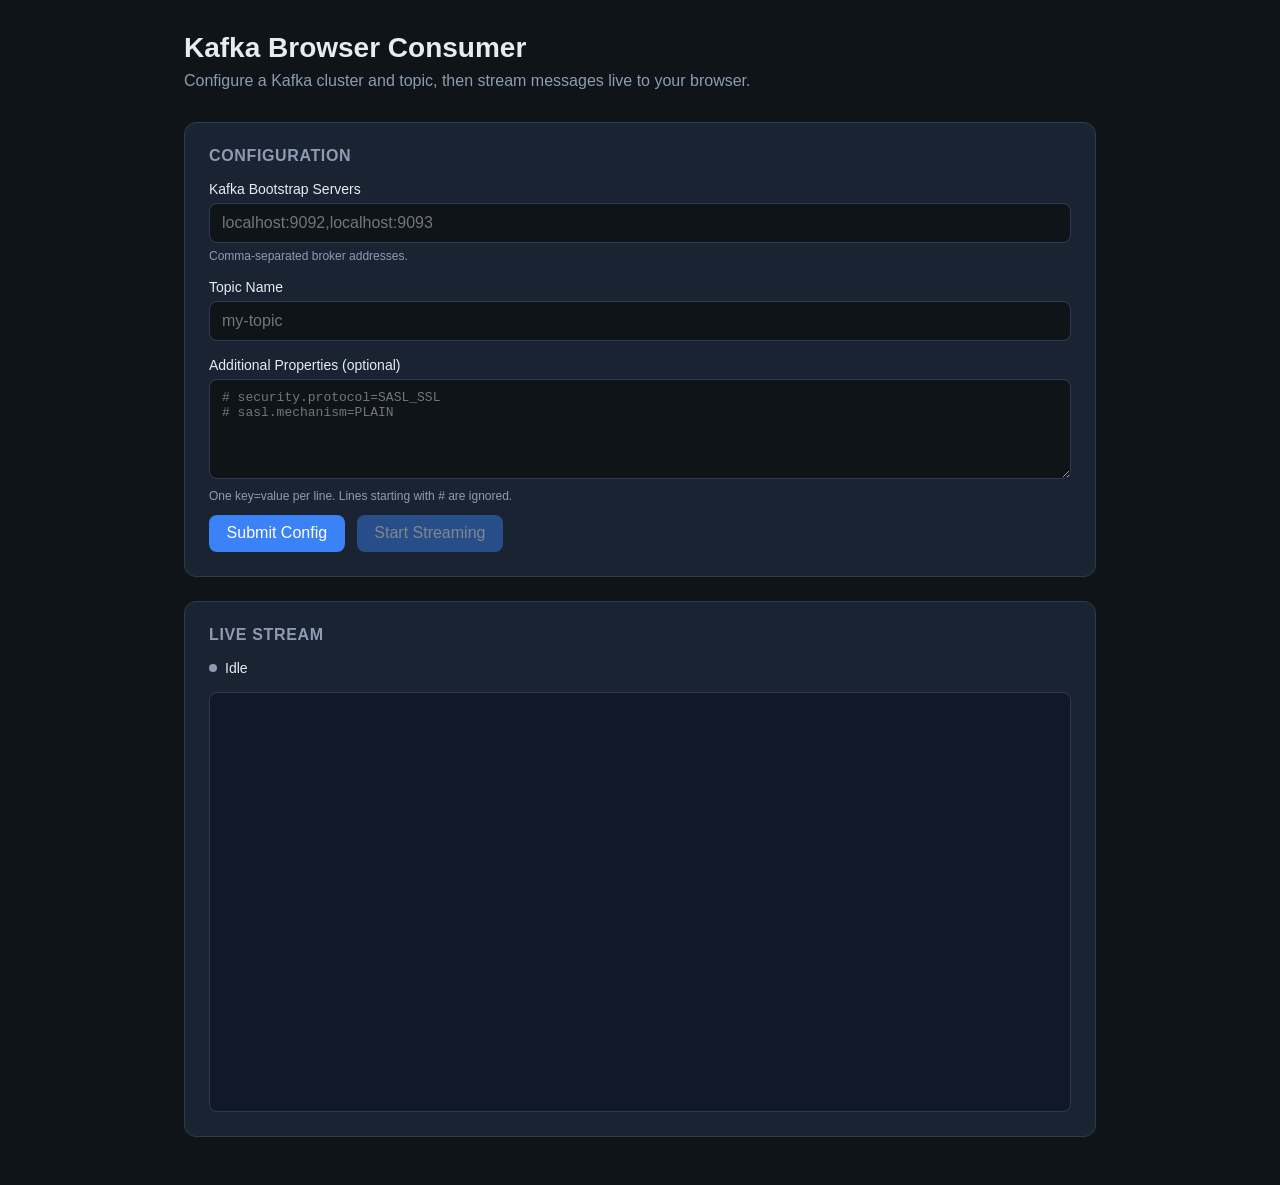
==== src/main/resources/static/index.html @ 889d5c3e "Add reactive Kafka browser consumer with collapsible config UI. Stream Kafka records to the browser " ====
<!DOCTYPE html>
<html lang="en">
<head>
    <meta charset="UTF-8">
    <meta name="viewport" content="width=device-width, initial-scale=1.0">
    <title>Kafka Browser Consumer</title>
    <style>
        :root {
            --bg: #0f1419;
            --surface: #1a2332;
            --border: #2d3a4f;
            --text: #e7ecf3;
            --muted: #8b9cb3;
            --accent: #3b82f6;
            --accent-hover: #2563eb;
            --success: #22c55e;
            --danger: #ef4444;
            --warning: #f59e0b;
            --record-bg: #111827;
        }

        * { box-sizing: border-box; }

        body {
            margin: 0;
            font-family: "SF Pro Text", -apple-system, BlinkMacSystemFont, "Segoe UI", sans-serif;
            background: var(--bg);
            color: var(--text);
            min-height: 100vh;
        }

        .container {
            display: flex;
            flex-direction: column;
            max-width: 960px;
            margin: 0 auto;
            padding: 2rem 1.5rem 3rem;
            min-height: 100vh;
        }

        .container.config-collapsed header {
            margin-bottom: 1rem;
        }

        .container.config-collapsed header p {
            display: none;
        }

        header {
            margin-bottom: 2rem;
        }

        header h1 {
            margin: 0 0 0.5rem;
            font-size: 1.75rem;
            font-weight: 600;
        }

        header p {
            margin: 0;
            color: var(--muted);
        }

        .card {
            background: var(--surface);
            border: 1px solid var(--border);
            border-radius: 12px;
            padding: 1.5rem;
            margin-bottom: 1.5rem;
        }

        .card h2 {
            margin: 0 0 1rem;
            font-size: 1rem;
            font-weight: 600;
            text-transform: uppercase;
            letter-spacing: 0.04em;
            color: var(--muted);
        }

        #configSection.config-collapsed {
            padding: 1rem 1.5rem;
            margin-bottom: 1rem;
        }

        #configSection.config-collapsed h2 {
            display: none;
        }

        #configSummary {
            font-size: 0.875rem;
            color: var(--muted);
            margin-bottom: 0.75rem;
        }

        #configSummary strong {
            color: var(--text);
            font-weight: 500;
        }

        #streamSection {
            flex: 1;
            display: flex;
            flex-direction: column;
            min-height: 0;
            margin-bottom: 0;
        }

        #streamSection .status-bar {
            flex-shrink: 0;
        }

        label {
            display: block;
            margin-bottom: 0.35rem;
            font-size: 0.875rem;
            font-weight: 500;
        }

        input, textarea {
            width: 100%;
            padding: 0.65rem 0.75rem;
            border: 1px solid var(--border);
            border-radius: 8px;
            background: var(--bg);
            color: var(--text);
            font: inherit;
            transition: border-color 0.15s;
        }

        input:focus, textarea:focus {
            outline: none;
            border-color: var(--accent);
        }

        input:read-only, textarea:read-only {
            opacity: 0.85;
            cursor: default;
        }

        textarea {
            min-height: 100px;
            resize: vertical;
            font-family: ui-monospace, "SF Mono", Menlo, monospace;
            font-size: 0.8125rem;
        }

        .field {
            margin-bottom: 1rem;
        }

        .field:last-child {
            margin-bottom: 0;
        }

        .hint {
            margin-top: 0.35rem;
            font-size: 0.75rem;
            color: var(--muted);
        }

        .actions {
            display: flex;
            flex-wrap: wrap;
            gap: 0.75rem;
            align-items: center;
        }

        button {
            padding: 0.6rem 1.1rem;
            border: none;
            border-radius: 8px;
            font: inherit;
            font-weight: 500;
            cursor: pointer;
            transition: background 0.15s, opacity 0.15s;
        }

        button:disabled {
            opacity: 0.45;
            cursor: not-allowed;
        }

        .btn-primary {
            background: var(--accent);
            color: #fff;
        }

        .btn-primary:hover:not(:disabled) {
            background: var(--accent-hover);
        }

        .btn-secondary {
            background: transparent;
            color: var(--text);
            border: 1px solid var(--border);
        }

        .btn-secondary:hover:not(:disabled) {
            border-color: var(--muted);
        }

        .btn-danger {
            background: var(--danger);
            color: #fff;
        }

        .btn-danger:hover:not(:disabled) {
            background: #dc2626;
        }

        .status-bar {
            display: flex;
            align-items: center;
            gap: 0.5rem;
            margin-bottom: 1rem;
            font-size: 0.875rem;
        }

        .status-dot {
            width: 8px;
            height: 8px;
            border-radius: 50%;
            background: var(--muted);
        }

        .status-dot.connected { background: var(--success); }
        .status-dot.streaming { background: var(--warning); animation: pulse 1.5s infinite; }
        .status-dot.error { background: var(--danger); }

        @keyframes pulse {
            0%, 100% { opacity: 1; }
            50% { opacity: 0.4; }
        }

        #stream-output {
            flex: 1;
            min-height: 420px;
            overflow-y: auto;
            background: var(--record-bg);
            border: 1px solid var(--border);
            border-radius: 8px;
            padding: 0.75rem;
            font-family: ui-monospace, "SF Mono", Menlo, monospace;
            font-size: 0.8125rem;
            line-height: 1.5;
        }

        .msg-status { color: var(--muted); font-style: italic; }
        .msg-error { color: var(--danger); }
        .msg-record {
            margin-bottom: 0.75rem;
            padding-bottom: 0.75rem;
            border-bottom: 1px solid var(--border);
        }

        .msg-record:last-child { border-bottom: none; margin-bottom: 0; padding-bottom: 0; }

        .record-meta {
            color: var(--muted);
            font-size: 0.75rem;
            margin-bottom: 0.25rem;
        }

        .record-payload {
            white-space: pre-wrap;
            word-break: break-word;
        }

        .hidden { display: none !important; }
    </style>
</head>
<body>
    <div class="container" id="appContainer">
        <header>
            <h1>Kafka Browser Consumer</h1>
            <p>Configure a Kafka cluster and topic, then stream messages live to your browser.</p>
        </header>

        <section class="card" id="configSection">
            <h2>Configuration</h2>

            <div id="configBody">
                <div class="field">
                    <label for="bootstrapServers">Kafka Bootstrap Servers</label>
                    <input type="text" id="bootstrapServers" placeholder="localhost:9092,localhost:9093">
                    <p class="hint">Comma-separated broker addresses.</p>
                </div>

                <div class="field">
                    <label for="topic">Topic Name</label>
                    <input type="text" id="topic" placeholder="my-topic">
                </div>

                <div class="field">
                    <label for="additionalProperties">Additional Properties (optional)</label>
                    <textarea id="additionalProperties" placeholder="# security.protocol=SASL_SSL&#10;# sasl.mechanism=PLAIN"></textarea>
                    <p class="hint">One key=value per line. Lines starting with # are ignored.</p>
                </div>
            </div>

            <div id="configSummary" class="hidden">
                <strong id="configSummaryTopic"></strong> on <span id="configSummaryServers"></span>
            </div>

            <div class="actions">
                <button type="button" id="submitConfigBtn" class="btn-primary">Submit Config</button>
                <button type="button" id="editConfigBtn" class="btn-secondary hidden">Edit Config</button>
                <button type="button" id="streamBtn" class="btn-primary" disabled>Start Streaming</button>
            </div>
        </section>

        <section class="card" id="streamSection">
            <h2>Live Stream</h2>
            <div class="status-bar">
                <span class="status-dot" id="statusDot"></span>
                <span id="statusText">Idle</span>
            </div>
            <div id="stream-output"></div>
        </section>
    </div>

    <script>
        const appContainer = document.getElementById('appContainer');
        const configSection = document.getElementById('configSection');
        const configBody = document.getElementById('configBody');
        const configSummary = document.getElementById('configSummary');
        const configSummaryTopic = document.getElementById('configSummaryTopic');
        const configSummaryServers = document.getElementById('configSummaryServers');
        const bootstrapServers = document.getElementById('bootstrapServers');
        const topic = document.getElementById('topic');
        const additionalProperties = document.getElementById('additionalProperties');
        const submitConfigBtn = document.getElementById('submitConfigBtn');
        const editConfigBtn = document.getElementById('editConfigBtn');
        const streamBtn = document.getElementById('streamBtn');
        const streamOutput = document.getElementById('stream-output');
        const statusDot = document.getElementById('statusDot');
        const statusText = document.getElementById('statusText');

        let configSubmitted = false;
        let isStreaming = false;
        let socket = null;

        const configFields = [bootstrapServers, topic, additionalProperties];

        function setConfigCollapsed(collapsed) {
            configBody.classList.toggle('hidden', collapsed);
            configSummary.classList.toggle('hidden', !collapsed);
            configSection.classList.toggle('config-collapsed', collapsed);
            appContainer.classList.toggle('config-collapsed', collapsed);
        }

        function updateConfigSummary() {
            configSummaryTopic.textContent = topic.value.trim();
            configSummaryServers.textContent = bootstrapServers.value.trim();
        }

        function setConfigReadonly(readonly) {
            configFields.forEach(field => field.readOnly = readonly);
            submitConfigBtn.classList.toggle('hidden', readonly);
            editConfigBtn.classList.toggle('hidden', !readonly);
            streamBtn.disabled = !readonly || !bootstrapServers.value.trim() || !topic.value.trim();
            setConfigCollapsed(readonly);
            if (readonly) {
                updateConfigSummary();
            }
        }

        function setStatus(state, text) {
            statusDot.className = 'status-dot ' + state;
            statusText.textContent = text;
        }

        function appendMessage(html, className) {
            const el = document.createElement('div');
            el.className = className;
            el.innerHTML = html;
            streamOutput.appendChild(el);
            streamOutput.scrollTop = streamOutput.scrollHeight;
        }

        function getConfig() {
            return {
                bootstrapServers: bootstrapServers.value.trim(),
                topic: topic.value.trim(),
                additionalProperties: additionalProperties.value.trim()
            };
        }

        function validateConfig() {
            if (!bootstrapServers.value.trim()) {
                setStatus('error', 'Bootstrap servers are required');
                return false;
            }
            if (!topic.value.trim()) {
                setStatus('error', 'Topic name is required');
                return false;
            }
            return true;
        }

        submitConfigBtn.addEventListener('click', () => {
            if (!validateConfig()) return;
            configSubmitted = true;
            setConfigReadonly(true);
            setStatus('', 'Config saved — ready to stream');
        });

        editConfigBtn.addEventListener('click', () => {
            if (isStreaming) return;
            configSubmitted = false;
            setConfigReadonly(false);
            setStatus('', 'Editing configuration');
        });

        function updateStreamButton() {
            if (isStreaming) {
                streamBtn.textContent = 'Stop Streaming';
                streamBtn.className = 'btn-danger';
            } else {
                streamBtn.textContent = 'Start Streaming';
                streamBtn.className = 'btn-primary';
            }
        }

        function connectWebSocket() {
            const protocol = location.protocol === 'https:' ? 'wss:' : 'ws:';
            socket = new WebSocket(`${protocol}//${location.host}/ws/stream`);

            socket.onopen = () => {
                setStatus('connected', 'Connected — starting consumer...');
                socket.send(JSON.stringify({
                    action: 'start',
                    config: getConfig()
                }));
            };

            socket.onmessage = (event) => {
                let msg;
                try {
                    msg = JSON.parse(event.data);
                } catch {
                    return;
                }

                if (msg.type === 'status') {
                    setStatus('streaming', msg.payload);
                    appendMessage(escapeHtml(msg.payload), 'msg-status');
                } else if (msg.type === 'error') {
                    const text = msg.error || msg.payload || 'Unknown error';
                    setStatus('error', text);
                    appendMessage(escapeHtml(text), 'msg-error');
                } else if (msg.type === 'record') {
                    setStatus('streaming', 'Receiving messages...');
                    const ts = msg.timestamp ? new Date(msg.timestamp).toISOString() : '—';
                    appendMessage(
                        `<div class="record-meta">partition=${msg.partition ?? '—'} offset=${msg.offset ?? '—'} key=${escapeHtml(msg.key ?? 'null')} @ ${ts}</div>` +
                        `<div class="record-payload">${escapeHtml(msg.payload ?? '')}</div>`,
                        'msg-record'
                    );
                }
            };

            socket.onerror = () => {
                setStatus('error', 'WebSocket error');
            };

            socket.onclose = () => {
                socket = null;
                isStreaming = false;
                updateStreamButton();
                editConfigBtn.disabled = false;
                if (configSubmitted) {
                    streamBtn.disabled = false;
                }
                setStatus('', 'Disconnected');
            };
        }

        function stopStreaming() {
            if (socket && socket.readyState === WebSocket.OPEN) {
                socket.send(JSON.stringify({ action: 'stop' }));
                socket.close();
            } else if (socket) {
                socket.close();
            }
            isStreaming = false;
            updateStreamButton();
            editConfigBtn.disabled = false;
            setStatus('', 'Streaming stopped');
        }

        streamBtn.addEventListener('click', () => {
            if (!configSubmitted || !validateConfig()) return;

            if (isStreaming) {
                stopStreaming();
                return;
            }

            isStreaming = true;
            updateStreamButton();
            streamBtn.disabled = false;
            editConfigBtn.disabled = true;
            setStatus('connected', 'Connecting...');
            connectWebSocket();
        });

        function escapeHtml(text) {
            const div = document.createElement('div');
            div.textContent = text;
            return div.innerHTML;
        }

        configFields.forEach(field => {
            field.addEventListener('input', () => {
                if (!configSubmitted) {
                    streamBtn.disabled = !bootstrapServers.value.trim() || !topic.value.trim();
                }
            });
        });
    </script>
</body>
</html>
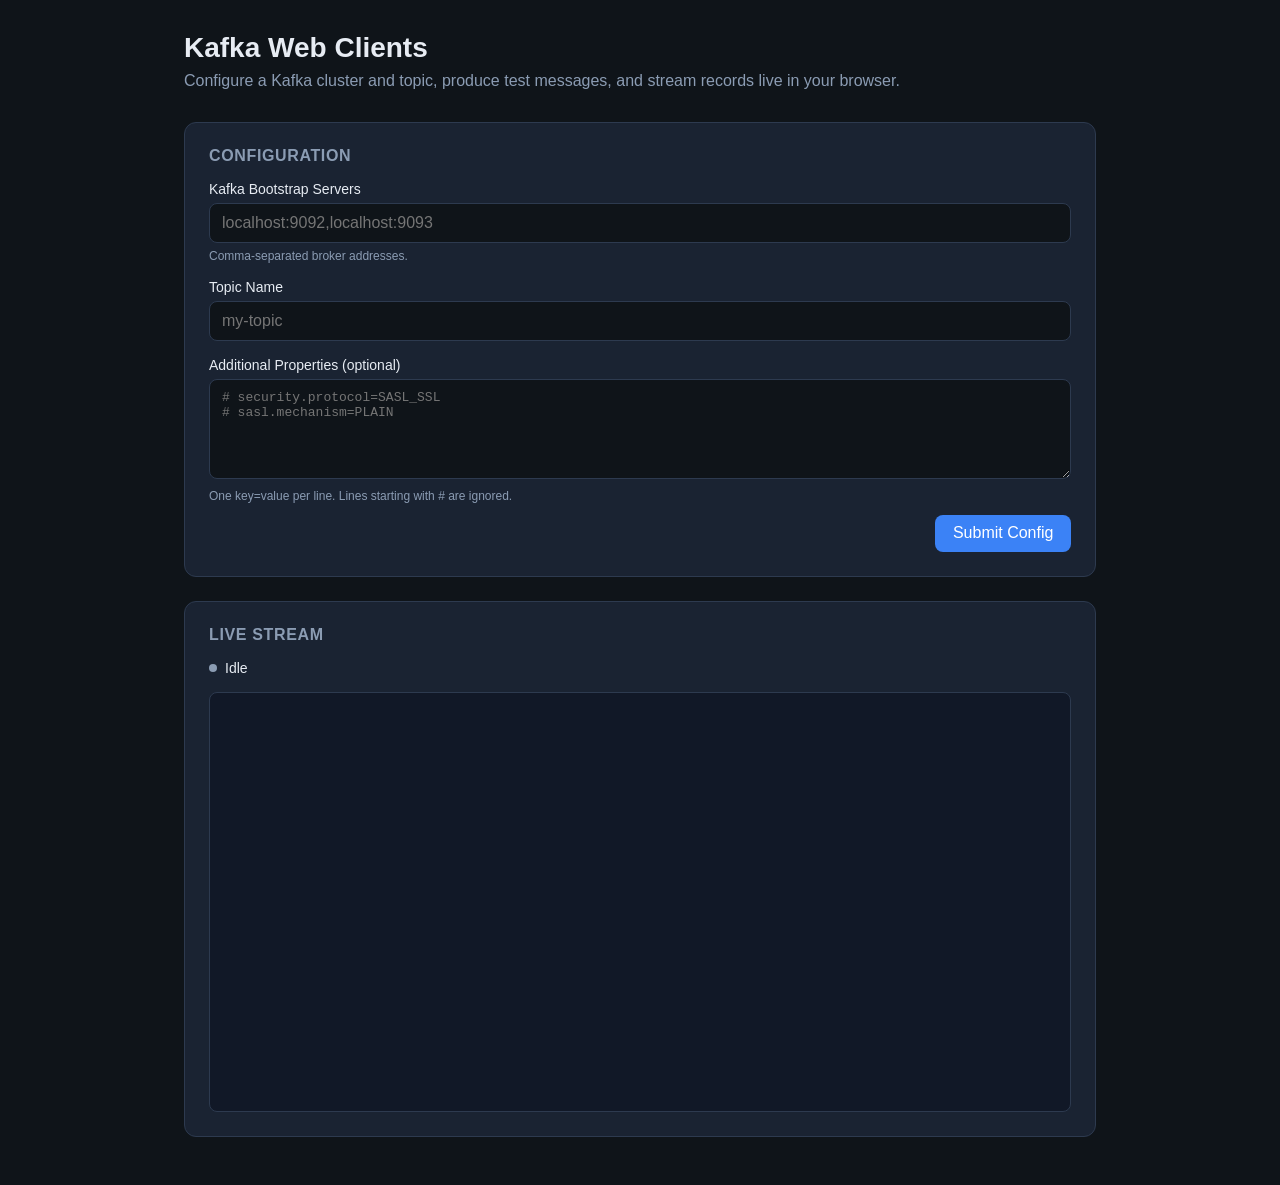
==== commit 04c8a196: "Rename to kafka-web-clients and add browser producer. Add REST-based message production, reorganize " ====
--- a/src/main/resources/static/index.html
+++ b/src/main/resources/static/index.html
@@ -3,7 +3,7 @@
 <head>
     <meta charset="UTF-8">
     <meta name="viewport" content="width=device-width, initial-scale=1.0">
-    <title>Kafka Browser Consumer</title>
+    <title>Kafka Web Clients</title>
     <style>
         :root {
             --bg: #0f1419;
@@ -108,6 +108,20 @@
 
         #streamSection .status-bar {
             flex-shrink: 0;
+            margin-bottom: 0;
+        }
+
+        .stream-toolbar {
+            display: flex;
+            flex-wrap: wrap;
+            align-items: center;
+            justify-content: space-between;
+            gap: 0.75rem;
+            margin-bottom: 1rem;
+        }
+
+        .stream-toolbar .actions {
+            margin-left: auto;
         }
 
         label {
@@ -267,14 +281,67 @@
             word-break: break-word;
         }
 
+        .config-error {
+            margin-bottom: 1rem;
+            padding: 0.75rem 1rem;
+            border: 1px solid rgba(239, 68, 68, 0.45);
+            border-radius: 8px;
+            background: rgba(239, 68, 68, 0.12);
+            color: #fca5a5;
+            font-size: 0.875rem;
+            line-height: 1.45;
+        }
+
+        #producerSection {
+            flex-shrink: 0;
+        }
+
+        #producerSection textarea {
+            min-height: 72px;
+        }
+
+        #configSection .actions {
+            justify-content: flex-end;
+        }
+
+        #producerSection .actions {
+            justify-content: flex-end;
+        }
+
+        .producer-feedback {
+            margin-bottom: 0.75rem;
+            padding: 0.65rem 0.85rem;
+            border-radius: 8px;
+            font-size: 0.875rem;
+            line-height: 1.45;
+        }
+
+        .producer-success {
+            border: 1px solid rgba(34, 197, 94, 0.45);
+            background: rgba(34, 197, 94, 0.12);
+            color: #86efac;
+        }
+
+        .field-inline {
+            display: grid;
+            grid-template-columns: 1fr 1fr;
+            gap: 1rem;
+        }
+
+        @media (max-width: 720px) {
+            .field-inline {
+                grid-template-columns: 1fr;
+            }
+        }
+
         .hidden { display: none !important; }
     </style>
 </head>
 <body>
     <div class="container" id="appContainer">
         <header>
-            <h1>Kafka Browser Consumer</h1>
-            <p>Configure a Kafka cluster and topic, then stream messages live to your browser.</p>
+            <h1>Kafka Web Clients</h1>
+            <p>Configure a Kafka cluster and topic, produce test messages, and stream records live in your browser.</p>
         </header>
 
         <section class="card" id="configSection">
@@ -303,18 +370,42 @@
                 <strong id="configSummaryTopic"></strong> on <span id="configSummaryServers"></span>
             </div>
 
+            <div id="configError" class="config-error hidden" role="alert"></div>
+
             <div class="actions">
                 <button type="button" id="submitConfigBtn" class="btn-primary">Submit Config</button>
                 <button type="button" id="editConfigBtn" class="btn-secondary hidden">Edit Config</button>
-                <button type="button" id="streamBtn" class="btn-primary" disabled>Start Streaming</button>
             </div>
         </section>
 
+        <section class="card hidden" id="producerSection">
+            <h2>Producer</h2>
+            <div class="field-inline">
+                <div class="field">
+                    <label for="messageKey">Message Key (optional)</label>
+                    <input type="text" id="messageKey" placeholder="user-123">
+                </div>
+                <div class="field">
+                    <label for="messageValue">Message</label>
+                    <textarea id="messageValue" placeholder='{"event":"test"}'></textarea>
+                </div>
+            </div>
+            <div id="producerFeedback" class="producer-feedback hidden" role="status"></div>
+            <div class="actions">
+                <button type="button" id="sendMessageBtn" class="btn-primary">Send Message</button>
+            </div>
+        </section>
+
         <section class="card" id="streamSection">
             <h2>Live Stream</h2>
-            <div class="status-bar">
-                <span class="status-dot" id="statusDot"></span>
-                <span id="statusText">Idle</span>
+            <div class="stream-toolbar">
+                <div class="status-bar">
+                    <span class="status-dot" id="statusDot"></span>
+                    <span id="statusText">Idle</span>
+                </div>
+                <div class="actions">
+                    <button type="button" id="streamBtn" class="btn-primary hidden" disabled>Start Streaming</button>
+                </div>
             </div>
             <div id="stream-output"></div>
         </section>
@@ -327,12 +418,18 @@
         const configSummary = document.getElementById('configSummary');
         const configSummaryTopic = document.getElementById('configSummaryTopic');
         const configSummaryServers = document.getElementById('configSummaryServers');
+        const configError = document.getElementById('configError');
         const bootstrapServers = document.getElementById('bootstrapServers');
         const topic = document.getElementById('topic');
         const additionalProperties = document.getElementById('additionalProperties');
         const submitConfigBtn = document.getElementById('submitConfigBtn');
         const editConfigBtn = document.getElementById('editConfigBtn');
         const streamBtn = document.getElementById('streamBtn');
+        const producerSection = document.getElementById('producerSection');
+        const messageKey = document.getElementById('messageKey');
+        const messageValue = document.getElementById('messageValue');
+        const producerFeedback = document.getElementById('producerFeedback');
+        const sendMessageBtn = document.getElementById('sendMessageBtn');
         const streamOutput = document.getElementById('stream-output');
         const statusDot = document.getElementById('statusDot');
         const statusText = document.getElementById('statusText');
@@ -355,14 +452,45 @@
             configSummaryServers.textContent = bootstrapServers.value.trim();
         }
 
+        function setConfigError(message) {
+            if (message) {
+                configError.textContent = message;
+                configError.classList.remove('hidden');
+            } else {
+                configError.textContent = '';
+                configError.classList.add('hidden');
+            }
+        }
+
+        function setProducerVisible(visible) {
+            producerSection.classList.toggle('hidden', !visible);
+        }
+
+        function setProducerFeedback(message, type) {
+            if (!message) {
+                producerFeedback.textContent = '';
+                producerFeedback.className = 'producer-feedback hidden';
+                return;
+            }
+
+            producerFeedback.textContent = message;
+            producerFeedback.className = 'producer-feedback ' + (type === 'success' ? 'producer-success' : 'config-error');
+            producerFeedback.classList.remove('hidden');
+        }
+
         function setConfigReadonly(readonly) {
             configFields.forEach(field => field.readOnly = readonly);
             submitConfigBtn.classList.toggle('hidden', readonly);
             editConfigBtn.classList.toggle('hidden', !readonly);
+            streamBtn.classList.toggle('hidden', !readonly);
             streamBtn.disabled = !readonly || !bootstrapServers.value.trim() || !topic.value.trim();
+            sendMessageBtn.disabled = !readonly;
             setConfigCollapsed(readonly);
+            setProducerVisible(readonly);
             if (readonly) {
                 updateConfigSummary();
+            } else {
+                setProducerFeedback('');
             }
         }
 
@@ -399,18 +527,109 @@
             return true;
         }
 
-        submitConfigBtn.addEventListener('click', () => {
-            if (!validateConfig()) return;
-            configSubmitted = true;
-            setConfigReadonly(true);
-            setStatus('', 'Config saved — ready to stream');
+        submitConfigBtn.addEventListener('click', async () => {
+            if (!validateConfig() || configSubmitted) return;
+
+            const originalLabel = submitConfigBtn.textContent;
+            submitConfigBtn.disabled = true;
+            submitConfigBtn.textContent = 'Checking...';
+            setConfigError('');
+            setStatus('connected', 'Checking Kafka connectivity...');
+
+            try {
+                const response = await fetch('/api/config/validate', {
+                    method: 'POST',
+                    headers: { 'Content-Type': 'application/json' },
+                    body: JSON.stringify(getConfig())
+                });
+
+                let result;
+                try {
+                    result = await response.json();
+                } catch {
+                    const error = 'Invalid response from server';
+                    setConfigError(error);
+                    setStatus('error', error);
+                    return;
+                }
+
+                if (!response.ok || !result.valid) {
+                    const error = result.error || 'Failed to validate Kafka configuration';
+                    setConfigError(error);
+                    setStatus('error', error);
+                    return;
+                }
+
+                configSubmitted = true;
+                setConfigReadonly(true);
+                setConfigError('');
+                setStatus('', result.message || 'Config saved — ready to stream');
+                appendMessage(escapeHtml(result.message), 'msg-status');
+            } catch {
+                const error = 'Could not reach the server';
+                setConfigError(error);
+                setStatus('error', error);
+            } finally {
+                submitConfigBtn.disabled = false;
+                submitConfigBtn.textContent = originalLabel;
+            }
         });
 
         editConfigBtn.addEventListener('click', () => {
             if (isStreaming) return;
             configSubmitted = false;
             setConfigReadonly(false);
+            setConfigError('');
+            setProducerFeedback('');
             setStatus('', 'Editing configuration');
+        });
+
+        sendMessageBtn.addEventListener('click', async () => {
+            if (!configSubmitted || !validateConfig()) return;
+
+            const payload = messageValue.value;
+            if (!payload.trim()) {
+                setProducerFeedback('Message payload is required', 'error');
+                return;
+            }
+
+            const originalLabel = sendMessageBtn.textContent;
+            sendMessageBtn.disabled = true;
+            sendMessageBtn.textContent = 'Sending...';
+            setProducerFeedback('');
+
+            try {
+                const response = await fetch('/api/produce', {
+                    method: 'POST',
+                    headers: { 'Content-Type': 'application/json' },
+                    body: JSON.stringify({
+                        ...getConfig(),
+                        key: messageKey.value.trim(),
+                        payload
+                    })
+                });
+
+                let result;
+                try {
+                    result = await response.json();
+                } catch {
+                    setProducerFeedback('Invalid response from server', 'error');
+                    return;
+                }
+
+                if (!response.ok || !result.success) {
+                    setProducerFeedback(result.error || 'Failed to send message', 'error');
+                    return;
+                }
+
+                setProducerFeedback(result.message, 'success');
+                appendMessage(escapeHtml(result.message), 'msg-status');
+            } catch {
+                setProducerFeedback('Could not reach the server', 'error');
+            } finally {
+                sendMessageBtn.disabled = false;
+                sendMessageBtn.textContent = originalLabel;
+            }
         });
 
         function updateStreamButton() {
@@ -515,7 +734,7 @@
         configFields.forEach(field => {
             field.addEventListener('input', () => {
                 if (!configSubmitted) {
-                    streamBtn.disabled = !bootstrapServers.value.trim() || !topic.value.trim();
+                    setConfigError('');
                 }
             });
         });
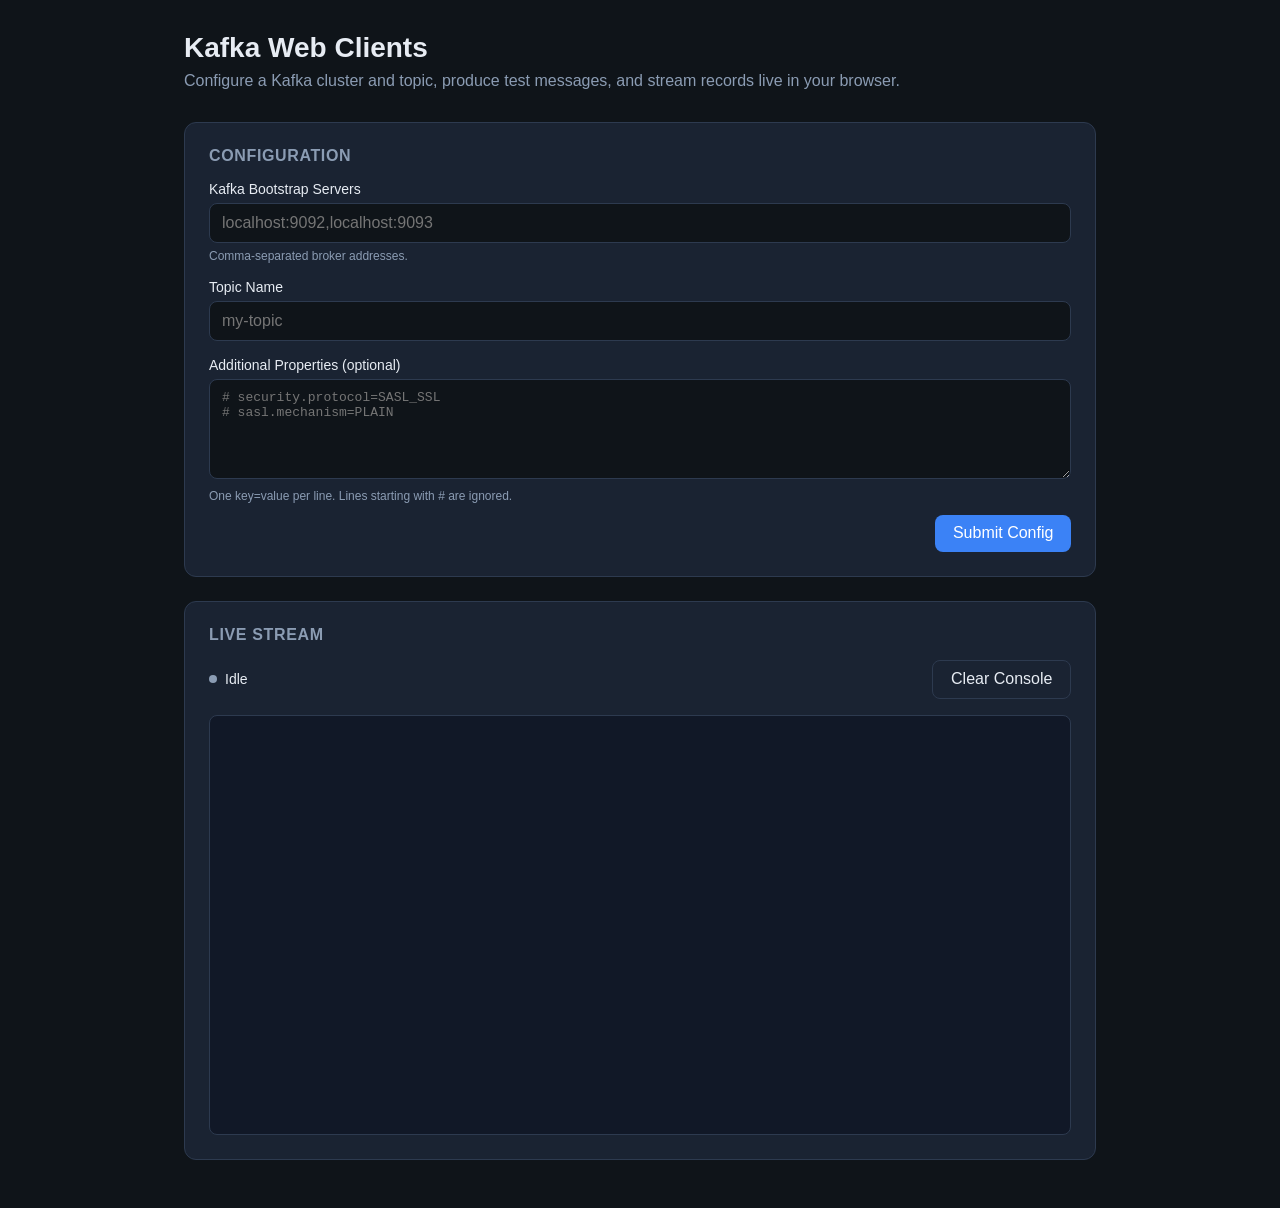
==== commit 3d8f2584: "Improve consumer controls and streaming UX. Add earliest/latest offset selection with explicit seek," ====
--- a/src/main/resources/static/index.html
+++ b/src/main/resources/static/index.html
@@ -124,6 +124,23 @@
             margin-left: auto;
         }
 
+        .offset-reset-field {
+            display: flex;
+            align-items: center;
+            gap: 0.5rem;
+            font-size: 0.875rem;
+        }
+
+        .offset-reset-field label {
+            margin: 0;
+            white-space: nowrap;
+        }
+
+        .offset-reset-field select {
+            width: auto;
+            min-width: 7.5rem;
+        }
+
         label {
             display: block;
             margin-bottom: 0.35rem;
@@ -131,7 +148,7 @@
             font-weight: 500;
         }
 
-        input, textarea {
+        input, textarea, select {
             width: 100%;
             padding: 0.65rem 0.75rem;
             border: 1px solid var(--border);
@@ -142,12 +159,17 @@
             transition: border-color 0.15s;
         }
 
-        input:focus, textarea:focus {
+        input:focus, textarea:focus, select:focus {
             outline: none;
             border-color: var(--accent);
         }
 
         input:read-only, textarea:read-only {
+            opacity: 0.85;
+            cursor: default;
+        }
+
+        select:disabled {
             opacity: 0.85;
             cursor: default;
         }
@@ -304,6 +326,46 @@
             justify-content: flex-end;
         }
 
+        .edit-config-wrap {
+            position: relative;
+            display: inline-flex;
+        }
+
+        .edit-config-wrap.blocked {
+            cursor: not-allowed;
+        }
+
+        .edit-config-wrap.blocked button:disabled {
+            pointer-events: none;
+        }
+
+        .edit-config-tooltip {
+            position: absolute;
+            bottom: calc(100% + 0.5rem);
+            left: 50%;
+            transform: translateX(-50%);
+            padding: 0.5rem 0.75rem;
+            border-radius: 8px;
+            background: #111827;
+            border: 1px solid var(--border);
+            color: var(--text);
+            font-size: 0.8125rem;
+            line-height: 1.4;
+            white-space: nowrap;
+            box-shadow: 0 8px 24px rgba(0, 0, 0, 0.35);
+            visibility: hidden;
+            opacity: 0;
+            transition: opacity 0.15s, visibility 0.15s;
+            pointer-events: none;
+            z-index: 10;
+        }
+
+        .edit-config-wrap.blocked:hover .edit-config-tooltip,
+        .edit-config-wrap.blocked.show-tooltip .edit-config-tooltip {
+            visibility: visible;
+            opacity: 1;
+        }
+
         #producerSection .actions {
             justify-content: flex-end;
         }
@@ -374,7 +436,10 @@
 
             <div class="actions">
                 <button type="button" id="submitConfigBtn" class="btn-primary">Submit Config</button>
-                <button type="button" id="editConfigBtn" class="btn-secondary hidden">Edit Config</button>
+                <span class="edit-config-wrap hidden" id="editConfigWrap">
+                    <button type="button" id="editConfigBtn" class="btn-secondary">Edit Config</button>
+                    <span class="edit-config-tooltip" id="editConfigTooltip" role="tooltip">Stop streaming before you can edit the configuration.</span>
+                </span>
             </div>
         </section>
 
@@ -403,7 +468,15 @@
                     <span class="status-dot" id="statusDot"></span>
                     <span id="statusText">Idle</span>
                 </div>
+                <div class="offset-reset-field hidden" id="offsetResetField">
+                    <label for="autoOffsetReset">Start from</label>
+                    <select id="autoOffsetReset" disabled>
+                        <option value="latest" selected>Latest</option>
+                        <option value="earliest">Earliest</option>
+                    </select>
+                </div>
                 <div class="actions">
+                    <button type="button" id="clearStreamBtn" class="btn-secondary">Clear Console</button>
                     <button type="button" id="streamBtn" class="btn-primary hidden" disabled>Start Streaming</button>
                 </div>
             </div>
@@ -423,8 +496,12 @@
         const topic = document.getElementById('topic');
         const additionalProperties = document.getElementById('additionalProperties');
         const submitConfigBtn = document.getElementById('submitConfigBtn');
+        const editConfigWrap = document.getElementById('editConfigWrap');
         const editConfigBtn = document.getElementById('editConfigBtn');
         const streamBtn = document.getElementById('streamBtn');
+        const clearStreamBtn = document.getElementById('clearStreamBtn');
+        const offsetResetField = document.getElementById('offsetResetField');
+        const autoOffsetReset = document.getElementById('autoOffsetReset');
         const producerSection = document.getElementById('producerSection');
         const messageKey = document.getElementById('messageKey');
         const messageValue = document.getElementById('messageValue');
@@ -437,8 +514,25 @@
         let configSubmitted = false;
         let isStreaming = false;
         let socket = null;
+        let editConfigTooltipTimer = null;
 
         const configFields = [bootstrapServers, topic, additionalProperties];
+
+        function setEditConfigBlocked(blocked) {
+            editConfigWrap.classList.toggle('blocked', blocked);
+            editConfigBtn.disabled = blocked;
+            if (!blocked) {
+                editConfigWrap.classList.remove('show-tooltip');
+            }
+        }
+
+        function showEditConfigTooltip() {
+            editConfigWrap.classList.add('show-tooltip');
+            clearTimeout(editConfigTooltipTimer);
+            editConfigTooltipTimer = setTimeout(() => {
+                editConfigWrap.classList.remove('show-tooltip');
+            }, 2500);
+        }
 
         function setConfigCollapsed(collapsed) {
             configBody.classList.toggle('hidden', collapsed);
@@ -478,13 +572,20 @@
             producerFeedback.classList.remove('hidden');
         }
 
+        function setStreamControlsEnabled(enabled) {
+            streamBtn.classList.toggle('hidden', !enabled);
+            offsetResetField.classList.toggle('hidden', !enabled);
+            streamBtn.disabled = !enabled || !bootstrapServers.value.trim() || !topic.value.trim();
+            autoOffsetReset.disabled = !enabled || isStreaming;
+        }
+
         function setConfigReadonly(readonly) {
             configFields.forEach(field => field.readOnly = readonly);
             submitConfigBtn.classList.toggle('hidden', readonly);
-            editConfigBtn.classList.toggle('hidden', !readonly);
-            streamBtn.classList.toggle('hidden', !readonly);
-            streamBtn.disabled = !readonly || !bootstrapServers.value.trim() || !topic.value.trim();
+            editConfigWrap.classList.toggle('hidden', !readonly);
+            setEditConfigBlocked(isStreaming);
             sendMessageBtn.disabled = !readonly;
+            setStreamControlsEnabled(readonly);
             setConfigCollapsed(readonly);
             setProducerVisible(readonly);
             if (readonly) {
@@ -511,7 +612,8 @@
             return {
                 bootstrapServers: bootstrapServers.value.trim(),
                 topic: topic.value.trim(),
-                additionalProperties: additionalProperties.value.trim()
+                additionalProperties: additionalProperties.value.trim(),
+                autoOffsetReset: autoOffsetReset.value
             };
         }
 
@@ -575,8 +677,18 @@
             }
         });
 
-        editConfigBtn.addEventListener('click', () => {
-            if (isStreaming) return;
+        editConfigWrap.addEventListener('click', () => {
+            if (isStreaming) {
+                showEditConfigTooltip();
+            }
+        });
+
+        editConfigBtn.addEventListener('click', (event) => {
+            if (isStreaming) {
+                event.preventDefault();
+                showEditConfigTooltip();
+                return;
+            }
             configSubmitted = false;
             setConfigReadonly(false);
             setConfigError('');
@@ -636,9 +748,11 @@
             if (isStreaming) {
                 streamBtn.textContent = 'Stop Streaming';
                 streamBtn.className = 'btn-danger';
+                setEditConfigBlocked(true);
             } else {
                 streamBtn.textContent = 'Start Streaming';
                 streamBtn.className = 'btn-primary';
+                setEditConfigBlocked(false);
             }
         }
 
@@ -688,9 +802,8 @@
                 socket = null;
                 isStreaming = false;
                 updateStreamButton();
-                editConfigBtn.disabled = false;
                 if (configSubmitted) {
-                    streamBtn.disabled = false;
+                    setStreamControlsEnabled(true);
                 }
                 setStatus('', 'Disconnected');
             };
@@ -705,9 +818,17 @@
             }
             isStreaming = false;
             updateStreamButton();
-            editConfigBtn.disabled = false;
+            if (configSubmitted) {
+                setStreamControlsEnabled(true);
+            }
             setStatus('', 'Streaming stopped');
         }
+
+        function clearStreamConsole() {
+            streamOutput.innerHTML = '';
+        }
+
+        clearStreamBtn.addEventListener('click', clearStreamConsole);
 
         streamBtn.addEventListener('click', () => {
             if (!configSubmitted || !validateConfig()) return;
@@ -720,7 +841,7 @@
             isStreaming = true;
             updateStreamButton();
             streamBtn.disabled = false;
-            editConfigBtn.disabled = true;
+            autoOffsetReset.disabled = true;
             setStatus('connected', 'Connecting...');
             connectWebSocket();
         });
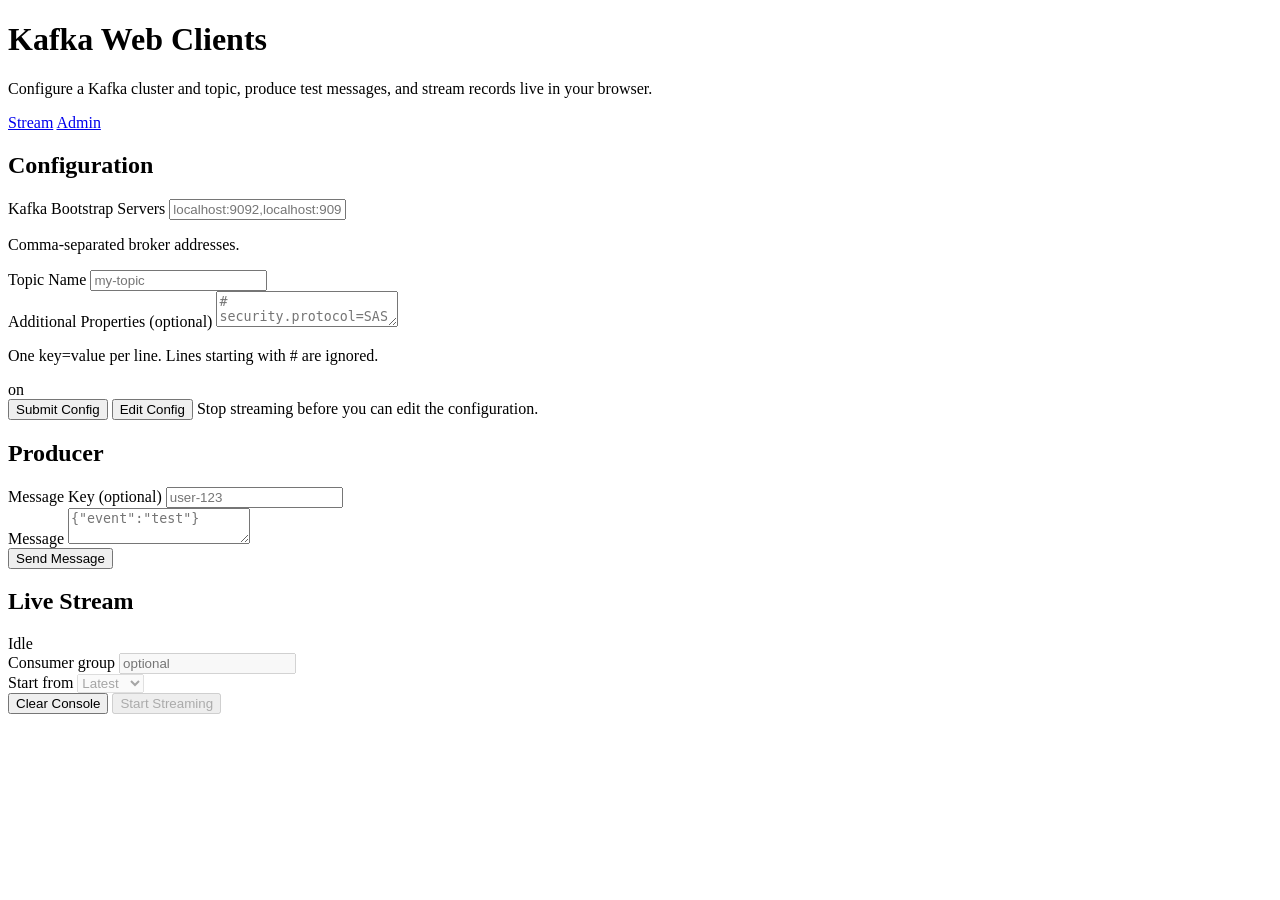
==== commit 50df9964: "Add Kafka admin APIs, split UI into stream and admin pages, and publish multi-arch Docker images. Ex" ====
--- a/src/main/resources/static/index.html
+++ b/src/main/resources/static/index.html
@@ -3,401 +3,8 @@
 <head>
     <meta charset="UTF-8">
     <meta name="viewport" content="width=device-width, initial-scale=1.0">
-    <title>Kafka Web Clients</title>
-    <style>
-        :root {
-            --bg: #0f1419;
-            --surface: #1a2332;
-            --border: #2d3a4f;
-            --text: #e7ecf3;
-            --muted: #8b9cb3;
-            --accent: #3b82f6;
-            --accent-hover: #2563eb;
-            --success: #22c55e;
-            --danger: #ef4444;
-            --warning: #f59e0b;
-            --record-bg: #111827;
-        }
-
-        * { box-sizing: border-box; }
-
-        body {
-            margin: 0;
-            font-family: "SF Pro Text", -apple-system, BlinkMacSystemFont, "Segoe UI", sans-serif;
-            background: var(--bg);
-            color: var(--text);
-            min-height: 100vh;
-        }
-
-        .container {
-            display: flex;
-            flex-direction: column;
-            max-width: 960px;
-            margin: 0 auto;
-            padding: 2rem 1.5rem 3rem;
-            min-height: 100vh;
-        }
-
-        .container.config-collapsed header {
-            margin-bottom: 1rem;
-        }
-
-        .container.config-collapsed header p {
-            display: none;
-        }
-
-        header {
-            margin-bottom: 2rem;
-        }
-
-        header h1 {
-            margin: 0 0 0.5rem;
-            font-size: 1.75rem;
-            font-weight: 600;
-        }
-
-        header p {
-            margin: 0;
-            color: var(--muted);
-        }
-
-        .card {
-            background: var(--surface);
-            border: 1px solid var(--border);
-            border-radius: 12px;
-            padding: 1.5rem;
-            margin-bottom: 1.5rem;
-        }
-
-        .card h2 {
-            margin: 0 0 1rem;
-            font-size: 1rem;
-            font-weight: 600;
-            text-transform: uppercase;
-            letter-spacing: 0.04em;
-            color: var(--muted);
-        }
-
-        #configSection.config-collapsed {
-            padding: 1rem 1.5rem;
-            margin-bottom: 1rem;
-        }
-
-        #configSection.config-collapsed h2 {
-            display: none;
-        }
-
-        #configSummary {
-            font-size: 0.875rem;
-            color: var(--muted);
-            margin-bottom: 0.75rem;
-        }
-
-        #configSummary strong {
-            color: var(--text);
-            font-weight: 500;
-        }
-
-        #streamSection {
-            flex: 1;
-            display: flex;
-            flex-direction: column;
-            min-height: 0;
-            margin-bottom: 0;
-        }
-
-        #streamSection .status-bar {
-            flex-shrink: 0;
-            margin-bottom: 0;
-        }
-
-        .stream-toolbar {
-            display: flex;
-            flex-wrap: wrap;
-            align-items: center;
-            justify-content: space-between;
-            gap: 0.75rem;
-            margin-bottom: 1rem;
-        }
-
-        .stream-toolbar .actions {
-            margin-left: auto;
-        }
-
-        .offset-reset-field {
-            display: flex;
-            align-items: center;
-            gap: 0.5rem;
-            font-size: 0.875rem;
-        }
-
-        .offset-reset-field label {
-            margin: 0;
-            white-space: nowrap;
-        }
-
-        .offset-reset-field select {
-            width: auto;
-            min-width: 7.5rem;
-        }
-
-        label {
-            display: block;
-            margin-bottom: 0.35rem;
-            font-size: 0.875rem;
-            font-weight: 500;
-        }
-
-        input, textarea, select {
-            width: 100%;
-            padding: 0.65rem 0.75rem;
-            border: 1px solid var(--border);
-            border-radius: 8px;
-            background: var(--bg);
-            color: var(--text);
-            font: inherit;
-            transition: border-color 0.15s;
-        }
-
-        input:focus, textarea:focus, select:focus {
-            outline: none;
-            border-color: var(--accent);
-        }
-
-        input:read-only, textarea:read-only {
-            opacity: 0.85;
-            cursor: default;
-        }
-
-        select:disabled {
-            opacity: 0.85;
-            cursor: default;
-        }
-
-        textarea {
-            min-height: 100px;
-            resize: vertical;
-            font-family: ui-monospace, "SF Mono", Menlo, monospace;
-            font-size: 0.8125rem;
-        }
-
-        .field {
-            margin-bottom: 1rem;
-        }
-
-        .field:last-child {
-            margin-bottom: 0;
-        }
-
-        .hint {
-            margin-top: 0.35rem;
-            font-size: 0.75rem;
-            color: var(--muted);
-        }
-
-        .actions {
-            display: flex;
-            flex-wrap: wrap;
-            gap: 0.75rem;
-            align-items: center;
-        }
-
-        button {
-            padding: 0.6rem 1.1rem;
-            border: none;
-            border-radius: 8px;
-            font: inherit;
-            font-weight: 500;
-            cursor: pointer;
-            transition: background 0.15s, opacity 0.15s;
-        }
-
-        button:disabled {
-            opacity: 0.45;
-            cursor: not-allowed;
-        }
-
-        .btn-primary {
-            background: var(--accent);
-            color: #fff;
-        }
-
-        .btn-primary:hover:not(:disabled) {
-            background: var(--accent-hover);
-        }
-
-        .btn-secondary {
-            background: transparent;
-            color: var(--text);
-            border: 1px solid var(--border);
-        }
-
-        .btn-secondary:hover:not(:disabled) {
-            border-color: var(--muted);
-        }
-
-        .btn-danger {
-            background: var(--danger);
-            color: #fff;
-        }
-
-        .btn-danger:hover:not(:disabled) {
-            background: #dc2626;
-        }
-
-        .status-bar {
-            display: flex;
-            align-items: center;
-            gap: 0.5rem;
-            margin-bottom: 1rem;
-            font-size: 0.875rem;
-        }
-
-        .status-dot {
-            width: 8px;
-            height: 8px;
-            border-radius: 50%;
-            background: var(--muted);
-        }
-
-        .status-dot.connected { background: var(--success); }
-        .status-dot.streaming { background: var(--warning); animation: pulse 1.5s infinite; }
-        .status-dot.error { background: var(--danger); }
-
-        @keyframes pulse {
-            0%, 100% { opacity: 1; }
-            50% { opacity: 0.4; }
-        }
-
-        #stream-output {
-            flex: 1;
-            min-height: 420px;
-            overflow-y: auto;
-            background: var(--record-bg);
-            border: 1px solid var(--border);
-            border-radius: 8px;
-            padding: 0.75rem;
-            font-family: ui-monospace, "SF Mono", Menlo, monospace;
-            font-size: 0.8125rem;
-            line-height: 1.5;
-        }
-
-        .msg-status { color: var(--muted); font-style: italic; }
-        .msg-error { color: var(--danger); }
-        .msg-record {
-            margin-bottom: 0.75rem;
-            padding-bottom: 0.75rem;
-            border-bottom: 1px solid var(--border);
-        }
-
-        .msg-record:last-child { border-bottom: none; margin-bottom: 0; padding-bottom: 0; }
-
-        .record-meta {
-            color: var(--muted);
-            font-size: 0.75rem;
-            margin-bottom: 0.25rem;
-        }
-
-        .record-payload {
-            white-space: pre-wrap;
-            word-break: break-word;
-        }
-
-        .config-error {
-            margin-bottom: 1rem;
-            padding: 0.75rem 1rem;
-            border: 1px solid rgba(239, 68, 68, 0.45);
-            border-radius: 8px;
-            background: rgba(239, 68, 68, 0.12);
-            color: #fca5a5;
-            font-size: 0.875rem;
-            line-height: 1.45;
-        }
-
-        #producerSection {
-            flex-shrink: 0;
-        }
-
-        #producerSection textarea {
-            min-height: 72px;
-        }
-
-        #configSection .actions {
-            justify-content: flex-end;
-        }
-
-        .edit-config-wrap {
-            position: relative;
-            display: inline-flex;
-        }
-
-        .edit-config-wrap.blocked {
-            cursor: not-allowed;
-        }
-
-        .edit-config-wrap.blocked button:disabled {
-            pointer-events: none;
-        }
-
-        .edit-config-tooltip {
-            position: absolute;
-            bottom: calc(100% + 0.5rem);
-            left: 50%;
-            transform: translateX(-50%);
-            padding: 0.5rem 0.75rem;
-            border-radius: 8px;
-            background: #111827;
-            border: 1px solid var(--border);
-            color: var(--text);
-            font-size: 0.8125rem;
-            line-height: 1.4;
-            white-space: nowrap;
-            box-shadow: 0 8px 24px rgba(0, 0, 0, 0.35);
-            visibility: hidden;
-            opacity: 0;
-            transition: opacity 0.15s, visibility 0.15s;
-            pointer-events: none;
-            z-index: 10;
-        }
-
-        .edit-config-wrap.blocked:hover .edit-config-tooltip,
-        .edit-config-wrap.blocked.show-tooltip .edit-config-tooltip {
-            visibility: visible;
-            opacity: 1;
-        }
-
-        #producerSection .actions {
-            justify-content: flex-end;
-        }
-
-        .producer-feedback {
-            margin-bottom: 0.75rem;
-            padding: 0.65rem 0.85rem;
-            border-radius: 8px;
-            font-size: 0.875rem;
-            line-height: 1.45;
-        }
-
-        .producer-success {
-            border: 1px solid rgba(34, 197, 94, 0.45);
-            background: rgba(34, 197, 94, 0.12);
-            color: #86efac;
-        }
-
-        .field-inline {
-            display: grid;
-            grid-template-columns: 1fr 1fr;
-            gap: 1rem;
-        }
-
-        @media (max-width: 720px) {
-            .field-inline {
-                grid-template-columns: 1fr;
-            }
-        }
-
-        .hidden { display: none !important; }
-    </style>
+    <title>Kafka Web Clients — Stream</title>
+    <link rel="stylesheet" href="/css/app.css">
 </head>
 <body>
     <div class="container" id="appContainer">
@@ -405,6 +12,11 @@
             <h1>Kafka Web Clients</h1>
             <p>Configure a Kafka cluster and topic, produce test messages, and stream records live in your browser.</p>
         </header>
+
+        <nav class="page-nav" aria-label="Pages">
+            <a href="/" class="active">Stream</a>
+            <a href="/admin">Admin</a>
+        </nav>
 
         <section class="card" id="configSection">
             <h2>Configuration</h2>
@@ -467,6 +79,10 @@
                 <div class="status-bar">
                     <span class="status-dot" id="statusDot"></span>
                     <span id="statusText">Idle</span>
+                </div>
+                <div class="offset-reset-field hidden" id="consumerGroupField">
+                    <label for="consumerGroup">Consumer group</label>
+                    <input type="text" id="consumerGroup" placeholder="optional" disabled>
                 </div>
                 <div class="offset-reset-field hidden" id="offsetResetField">
                     <label for="autoOffsetReset">Start from</label>
@@ -500,6 +116,8 @@
         const editConfigBtn = document.getElementById('editConfigBtn');
         const streamBtn = document.getElementById('streamBtn');
         const clearStreamBtn = document.getElementById('clearStreamBtn');
+        const consumerGroupField = document.getElementById('consumerGroupField');
+        const consumerGroup = document.getElementById('consumerGroup');
         const offsetResetField = document.getElementById('offsetResetField');
         const autoOffsetReset = document.getElementById('autoOffsetReset');
         const producerSection = document.getElementById('producerSection');
@@ -572,11 +190,42 @@
             producerFeedback.classList.remove('hidden');
         }
 
+        function updateOffsetResetOptions() {
+            const hasGroup = consumerGroup.value.trim().length > 0;
+            const previous = autoOffsetReset.value;
+            autoOffsetReset.innerHTML = '';
+
+            const latest = document.createElement('option');
+            latest.value = 'latest';
+            latest.textContent = 'Latest';
+            autoOffsetReset.appendChild(latest);
+
+            const earliest = document.createElement('option');
+            earliest.value = 'earliest';
+            earliest.textContent = 'Earliest';
+            autoOffsetReset.appendChild(earliest);
+
+            if (hasGroup) {
+                const committed = document.createElement('option');
+                committed.value = 'committed';
+                committed.textContent = 'Committed offset';
+                autoOffsetReset.appendChild(committed);
+            }
+
+            const validValues = Array.from(autoOffsetReset.options).map(option => option.value);
+            autoOffsetReset.value = validValues.includes(previous) ? previous : 'latest';
+        }
+
         function setStreamControlsEnabled(enabled) {
             streamBtn.classList.toggle('hidden', !enabled);
+            consumerGroupField.classList.toggle('hidden', !enabled);
             offsetResetField.classList.toggle('hidden', !enabled);
             streamBtn.disabled = !enabled || !bootstrapServers.value.trim() || !topic.value.trim();
+            consumerGroup.disabled = !enabled || isStreaming;
             autoOffsetReset.disabled = !enabled || isStreaming;
+            if (enabled) {
+                updateOffsetResetOptions();
+            }
         }
 
         function setConfigReadonly(readonly) {
@@ -609,11 +258,13 @@
         }
 
         function getConfig() {
+            const group = consumerGroup.value.trim();
             return {
                 bootstrapServers: bootstrapServers.value.trim(),
                 topic: topic.value.trim(),
                 additionalProperties: additionalProperties.value.trim(),
-                autoOffsetReset: autoOffsetReset.value
+                autoOffsetReset: autoOffsetReset.value,
+                consumerGroup: group || null
             };
         }
 
@@ -841,9 +492,16 @@
             isStreaming = true;
             updateStreamButton();
             streamBtn.disabled = false;
+            consumerGroup.disabled = true;
             autoOffsetReset.disabled = true;
             setStatus('connected', 'Connecting...');
             connectWebSocket();
+        });
+
+        consumerGroup.addEventListener('input', () => {
+            if (!isStreaming) {
+                updateOffsetResetOptions();
+            }
         });
 
         function escapeHtml(text) {
